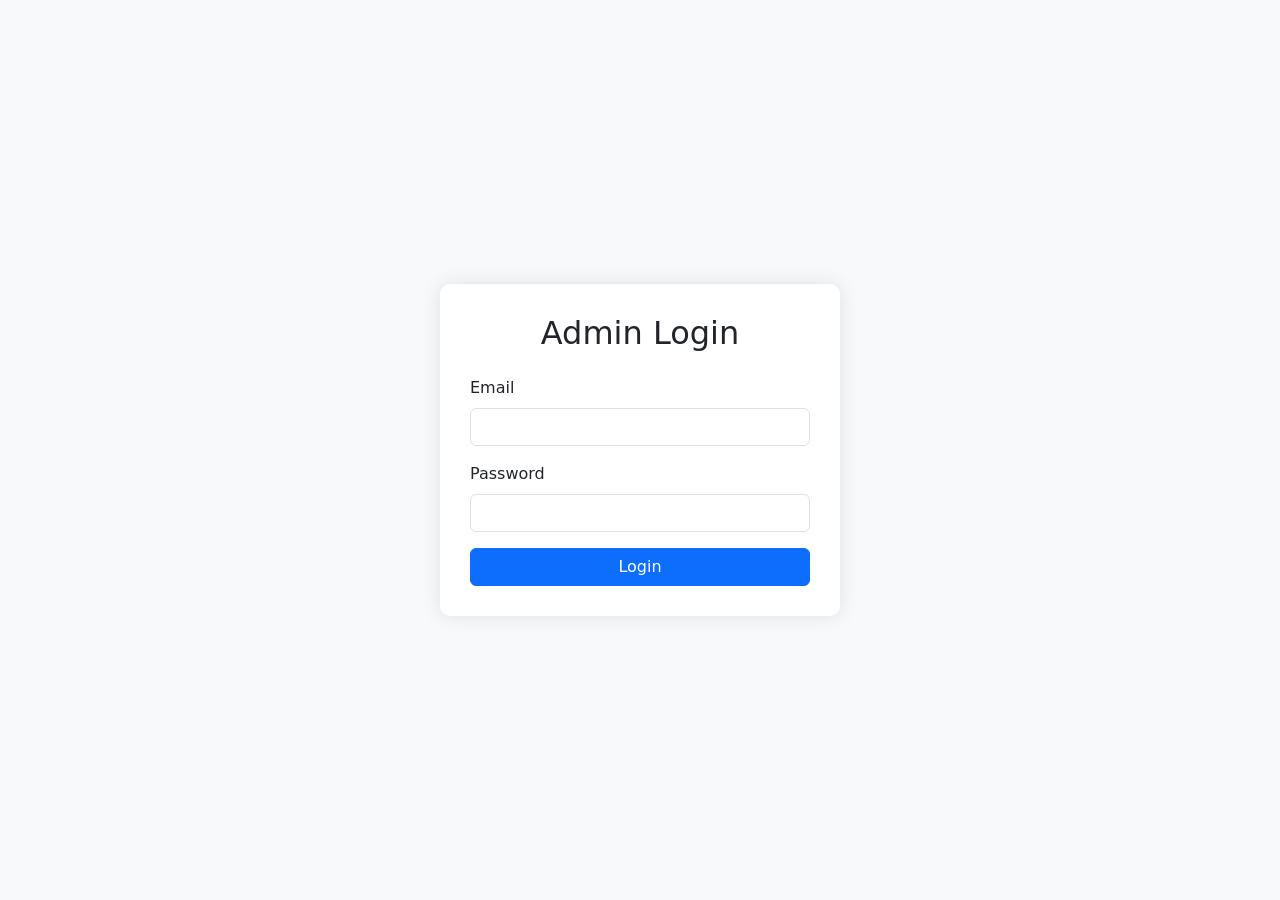
==== admin.html @ 8c71dc47 "Add files via upload" ====
<!DOCTYPE html>
<html lang="en">
<head>
    <meta charset="UTF-8">
    <meta name="viewport" content="width=device-width, initial-scale=1.0">
    <title>Admin Panel</title>
    <link href="https://cdn.jsdelivr.net/npm/bootstrap@5.3.0/dist/css/bootstrap.min.css" rel="stylesheet">
    <style>
        .order-card {
            transition: all 0.3s;
            margin-bottom: 15px;
        }
        .order-card:hover {
            box-shadow: 0 5px 15px rgba(0,0,0,0.1);
        }
        .accepted {
            border-left: 5px solid #28a745;
        }
        .rejected {
            border-left: 5px solid #dc3545;
        }
        .pending {
            border-left: 5px solid #ffc107;
        }
    </style>
</head>
<body>
    <div class="container-fluid">
        <div class="row">
            <div class="col-md-3 bg-dark text-white min-vh-100 p-4">
                <h2 class="text-center mb-4">Admin Panel</h2>
                <div class="mb-4">
                    <h5>Admin Controls</h5>
                    <button class="btn btn-outline-light w-100 mb-2" onclick="loadAllOrders()">All Orders</button>
                    <button class="btn btn-outline-success w-100 mb-2" onclick="loadOrdersByStatus('accepted')">Accepted Orders</button>
                    <button class="btn btn-outline-danger w-100 mb-2" onclick="loadOrdersByStatus('rejected')">Rejected Orders</button>
                    <button class="btn btn-outline-warning w-100 mb-2" onclick="loadOrdersByStatus('pending')">Pending Orders</button>
                </div>
                <div class="mt-5">
                    <button class="btn btn-danger w-100" onclick="logout()">Logout</button>
                </div>
            </div>
            <div class="col-md-9 p-4">
                <h3 id="section-title">All Orders</h3>
                <div id="orders-container" class="row">
                    <!-- Orders will be loaded here -->
                </div>
            </div>
        </div>
    </div>

    <script src="https://cdn.jsdelivr.net/npm/bootstrap@5.3.0/dist/js/bootstrap.bundle.min.js"></script>
    <script src="admin.js"></script>
</body>
</html>
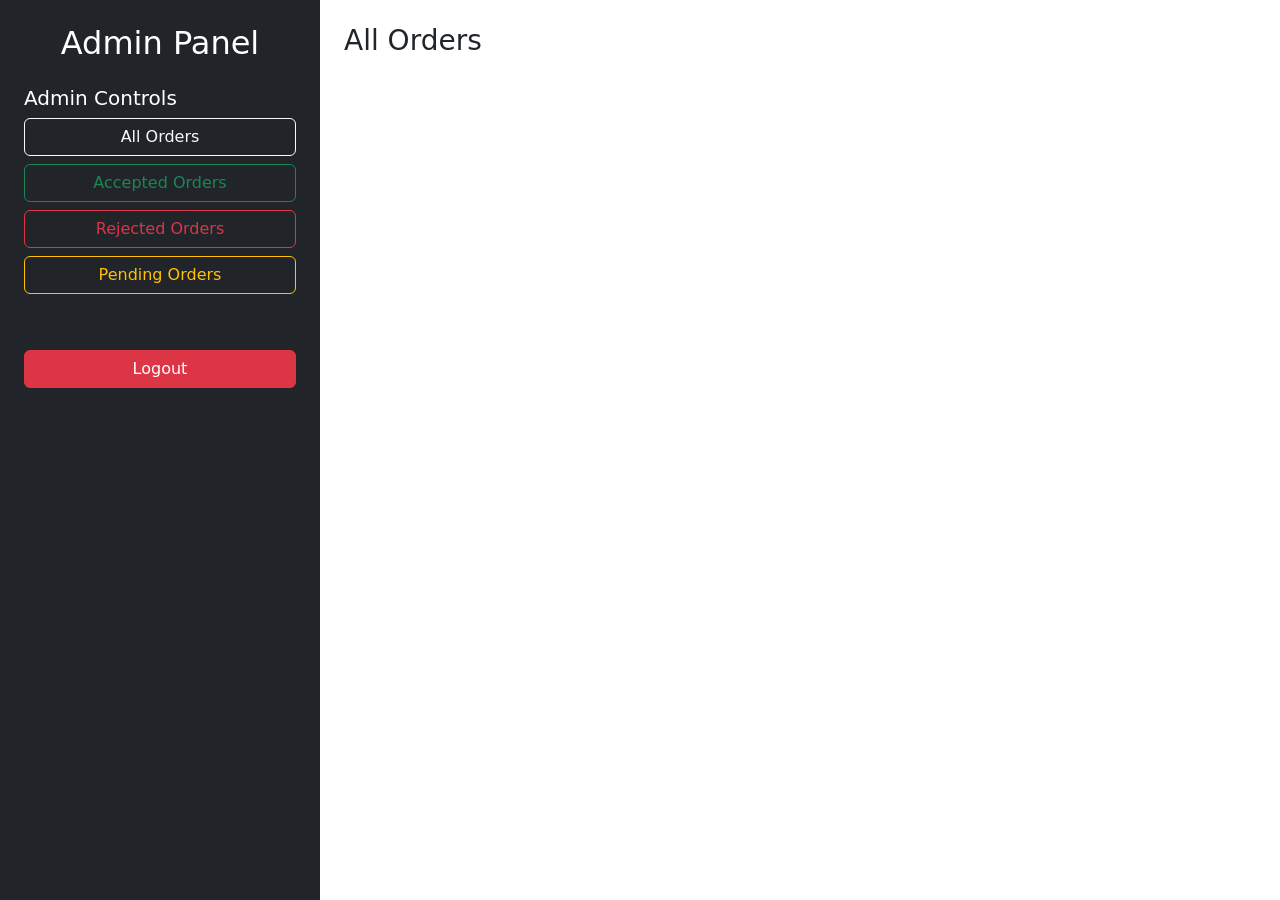
==== commit f7a4c340: "Update admin.html" ====
--- a/admin.html
+++ b/admin.html
@@ -37,7 +37,7 @@
                     <button class="btn btn-outline-warning w-100 mb-2" onclick="loadOrdersByStatus('pending')">Pending Orders</button>
                 </div>
                 <div class="mt-5">
-                    <button class="btn btn-danger w-100" onclick="logout()">Logout</button>
+                    <button id="logout-btn" class="btn btn-danger w-100">Logout</button>
                 </div>
             </div>
             <div class="col-md-9 p-4">
@@ -50,6 +50,63 @@
     </div>
 
     <script src="https://cdn.jsdelivr.net/npm/bootstrap@5.3.0/dist/js/bootstrap.bundle.min.js"></script>
-    <script src="admin.js"></script>
+    <script>
+        // Admin panel functionality
+        document.addEventListener('DOMContentLoaded', function() {
+            // Logout functionality
+            document.getElementById('logout-btn').addEventListener('click', function() {
+                if (confirm('Are you sure you want to logout?')) {
+                    // Clear authentication data
+                    localStorage.removeItem('adminToken');
+                    sessionStorage.removeItem('adminToken');
+                    
+                    // Clear cookies (if used)
+                    document.cookie = 'adminToken=; expires=Thu, 01 Jan 1970 00:00:00 UTC; path=/;';
+                    
+                    // Redirect to login page
+                    window.location.href = 'login.html';
+                }
+            });
+            
+            // Initial load of orders
+            loadAllOrders();
+        });
+
+        function loadAllOrders() {
+            document.getElementById('section-title').textContent = 'All Orders';
+            // Fetch and display all orders
+            fetchOrders(null);
+        }
+
+        function loadOrdersByStatus(status) {
+            const statusTitles = {
+                'accepted': 'Accepted Orders',
+                'rejected': 'Rejected Orders',
+                'pending': 'Pending Orders'
+            };
+            document.getElementById('section-title').textContent = statusTitles[status];
+            // Fetch and display orders by status
+            fetchOrders(status);
+        }
+
+        function fetchOrders(status) {
+            // This would be your actual API call to get orders
+            console.log(`Fetching orders with status: ${status || 'all'}`);
+            // Implement your actual fetch logic here
+            // Example:
+            /*
+            fetch(`/api/orders${status ? '?status=' + status : ''}`)
+                .then(response => response.json())
+                .then(data => displayOrders(data))
+                .catch(error => console.error('Error:', error));
+            */
+        }
+
+        function displayOrders(orders) {
+            const container = document.getElementById('orders-container');
+            container.innerHTML = '';
+            // Implement your order display logic here
+        }
+    </script>
 </body>
-</html>+</html>
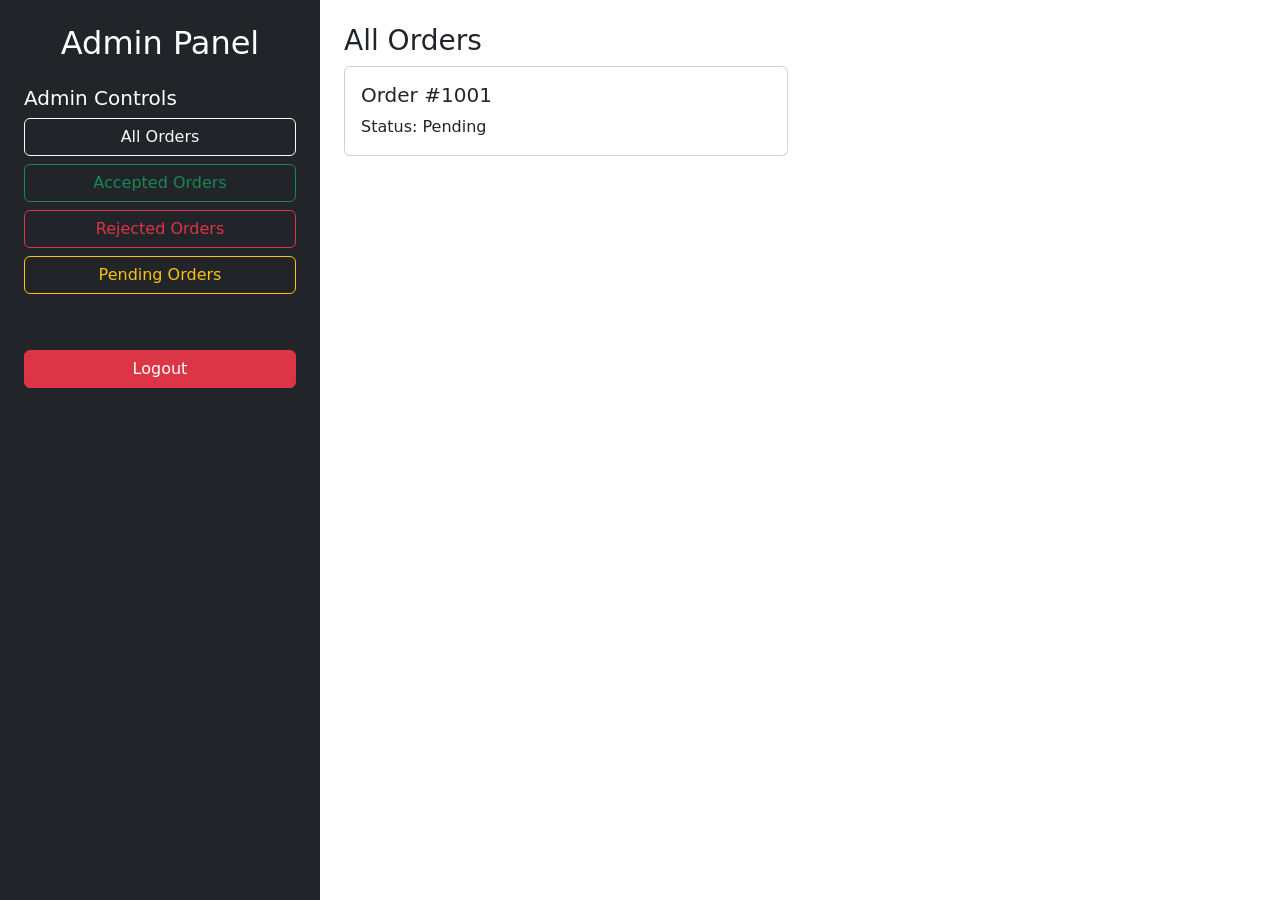
==== commit 9d0223c2: "Update admin.html" ====
--- a/admin.html
+++ b/admin.html
@@ -31,10 +31,10 @@
                 <h2 class="text-center mb-4">Admin Panel</h2>
                 <div class="mb-4">
                     <h5>Admin Controls</h5>
-                    <button class="btn btn-outline-light w-100 mb-2" onclick="loadAllOrders()">All Orders</button>
-                    <button class="btn btn-outline-success w-100 mb-2" onclick="loadOrdersByStatus('accepted')">Accepted Orders</button>
-                    <button class="btn btn-outline-danger w-100 mb-2" onclick="loadOrdersByStatus('rejected')">Rejected Orders</button>
-                    <button class="btn btn-outline-warning w-100 mb-2" onclick="loadOrdersByStatus('pending')">Pending Orders</button>
+                    <button class="btn btn-outline-light w-100 mb-2" id="all-orders-btn">All Orders</button>
+                    <button class="btn btn-outline-success w-100 mb-2" id="accepted-orders-btn">Accepted Orders</button>
+                    <button class="btn btn-outline-danger w-100 mb-2" id="rejected-orders-btn">Rejected Orders</button>
+                    <button class="btn btn-outline-warning w-100 mb-2" id="pending-orders-btn">Pending Orders</button>
                 </div>
                 <div class="mt-5">
                     <button id="logout-btn" class="btn btn-danger w-100">Logout</button>
@@ -44,6 +44,9 @@
                 <h3 id="section-title">All Orders</h3>
                 <div id="orders-container" class="row">
                     <!-- Orders will be loaded here -->
+                    <div class="col-12">
+                        <div class="alert alert-info">No orders found. Orders will appear here.</div>
+                    </div>
                 </div>
             </div>
         </div>
@@ -51,62 +54,113 @@
 
     <script src="https://cdn.jsdelivr.net/npm/bootstrap@5.3.0/dist/js/bootstrap.bundle.min.js"></script>
     <script>
-        // Admin panel functionality
+        // Debugging function to check authentication status
+        function checkAuth() {
+            console.log('Current authentication status:');
+            console.log('LocalStorage token:', localStorage.getItem('adminToken'));
+            console.log('SessionStorage token:', sessionStorage.getItem('adminToken'));
+            console.log('Cookies:', document.cookie);
+        }
+
+        // Enhanced logout function
+        function logout() {
+            console.log('Attempting to logout...');
+            checkAuth(); // Debug current auth state
+            
+            try {
+                // Clear all authentication data
+                localStorage.removeItem('adminToken');
+                sessionStorage.removeItem('adminToken');
+                
+                // Clear cookies more thoroughly
+                document.cookie = 'adminToken=; expires=Thu, 01 Jan 1970 00:00:00 UTC; path=/; domain=' + window.location.hostname + ';';
+                document.cookie = 'sessionId=; expires=Thu, 01 Jan 1970 00:00:00 UTC; path=/; domain=' + window.location.hostname + ';';
+                
+                console.log('Authentication data cleared. Redirecting...');
+                checkAuth(); // Verify clearance
+                
+                // Redirect to login page
+                window.location.href = 'login.html';
+                
+                // Fallback in case redirect fails
+                setTimeout(() => {
+                    window.location.href = 'login.html';
+                }, 1000);
+            } catch (error) {
+                console.error('Logout error:', error);
+                alert('Logout failed. Please try again or clear browser data manually.');
+            }
+        }
+
+        // Order management functions (simplified for demo)
+        function loadAllOrders() {
+            console.log('Loading all orders...');
+            document.getElementById('section-title').textContent = 'All Orders';
+            // Simulate API call
+            setTimeout(() => {
+                document.getElementById('orders-container').innerHTML = `
+                    <div class="col-md-6">
+                        <div class="card order-card">
+                            <div class="card-body">
+                                <h5 class="card-title">Order #1001</h5>
+                                <p class="card-text">Status: Pending</p>
+                            </div>
+                        </div>
+                    </div>
+                `;
+            }, 500);
+        }
+
+        function loadOrdersByStatus(status) {
+            console.log(`Loading ${status} orders...`);
+            const statusMap = {
+                'accepted': 'Accepted Orders',
+                'rejected': 'Rejected Orders', 
+                'pending': 'Pending Orders'
+            };
+            document.getElementById('section-title').textContent = statusMap[status];
+            // Simulate API call
+            setTimeout(() => {
+                document.getElementById('orders-container').innerHTML = `
+                    <div class="col-md-6">
+                        <div class="card order-card ${status}">
+                            <div class="card-body">
+                                <h5 class="card-title">Order #${Math.floor(Math.random()*9000)+1000}</h5>
+                                <p class="card-text">Status: ${status.charAt(0).toUpperCase() + status.slice(1)}</p>
+                            </div>
+                        </div>
+                    </div>
+                `;
+            }, 500);
+        }
+
+        // Event listeners
         document.addEventListener('DOMContentLoaded', function() {
-            // Logout functionality
-            document.getElementById('logout-btn').addEventListener('click', function() {
+            console.log('Admin panel loaded');
+            checkAuth();
+            
+            // Button event listeners
+            document.getElementById('logout-btn').addEventListener('click', function(e) {
+                e.preventDefault();
                 if (confirm('Are you sure you want to logout?')) {
-                    // Clear authentication data
-                    localStorage.removeItem('adminToken');
-                    sessionStorage.removeItem('adminToken');
-                    
-                    // Clear cookies (if used)
-                    document.cookie = 'adminToken=; expires=Thu, 01 Jan 1970 00:00:00 UTC; path=/;';
-                    
-                    // Redirect to login page
-                    window.location.href = 'login.html';
+                    logout();
                 }
             });
             
-            // Initial load of orders
+            document.getElementById('all-orders-btn').addEventListener('click', loadAllOrders);
+            document.getElementById('accepted-orders-btn').addEventListener('click', () => loadOrdersByStatus('accepted'));
+            document.getElementById('rejected-orders-btn').addEventListener('click', () => loadOrdersByStatus('rejected'));
+            document.getElementById('pending-orders-btn').addEventListener('click', () => loadOrdersByStatus('pending'));
+            
+            // Load initial data
             loadAllOrders();
         });
 
-        function loadAllOrders() {
-            document.getElementById('section-title').textContent = 'All Orders';
-            // Fetch and display all orders
-            fetchOrders(null);
-        }
-
-        function loadOrdersByStatus(status) {
-            const statusTitles = {
-                'accepted': 'Accepted Orders',
-                'rejected': 'Rejected Orders',
-                'pending': 'Pending Orders'
-            };
-            document.getElementById('section-title').textContent = statusTitles[status];
-            // Fetch and display orders by status
-            fetchOrders(status);
-        }
-
-        function fetchOrders(status) {
-            // This would be your actual API call to get orders
-            console.log(`Fetching orders with status: ${status || 'all'}`);
-            // Implement your actual fetch logic here
-            // Example:
-            /*
-            fetch(`/api/orders${status ? '?status=' + status : ''}`)
-                .then(response => response.json())
-                .then(data => displayOrders(data))
-                .catch(error => console.error('Error:', error));
-            */
-        }
-
-        function displayOrders(orders) {
-            const container = document.getElementById('orders-container');
-            container.innerHTML = '';
-            // Implement your order display logic here
-        }
+        // Error handling
+        window.addEventListener('error', function(e) {
+            console.error('Unhandled error:', e.error);
+            alert('An error occurred. Please check console for details.');
+        });
     </script>
 </body>
 </html>
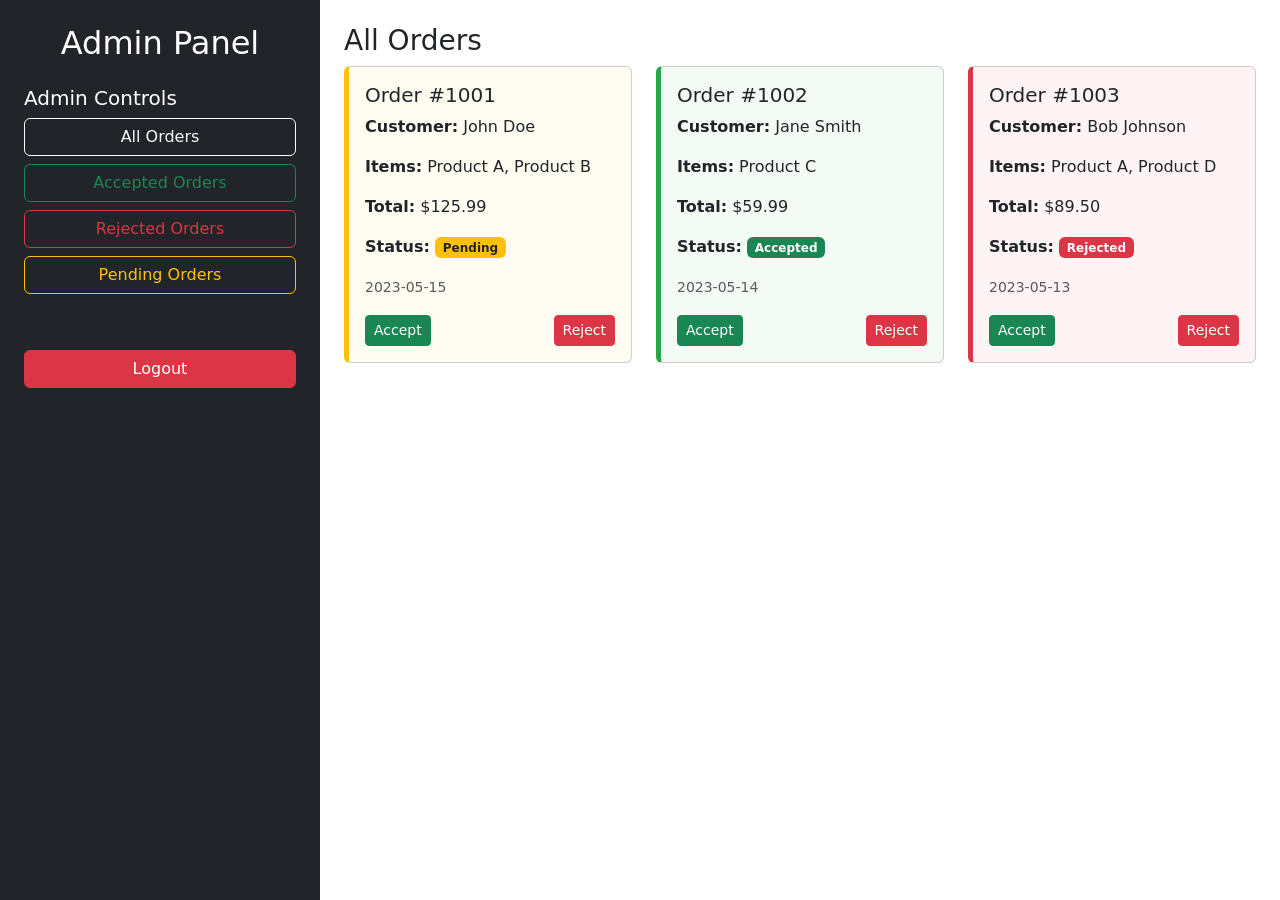
==== commit ca644348: "Update admin.html" ====
--- a/admin.html
+++ b/admin.html
@@ -15,12 +15,15 @@
         }
         .accepted {
             border-left: 5px solid #28a745;
+            background-color: rgba(40, 167, 69, 0.05);
         }
         .rejected {
             border-left: 5px solid #dc3545;
+            background-color: rgba(220, 53, 69, 0.05);
         }
         .pending {
             border-left: 5px solid #ffc107;
+            background-color: rgba(255, 193, 7, 0.05);
         }
     </style>
 </head>
@@ -44,9 +47,6 @@
                 <h3 id="section-title">All Orders</h3>
                 <div id="orders-container" class="row">
                     <!-- Orders will be loaded here -->
-                    <div class="col-12">
-                        <div class="alert alert-info">No orders found. Orders will appear here.</div>
-                    </div>
                 </div>
             </div>
         </div>
@@ -54,99 +54,154 @@
 
     <script src="https://cdn.jsdelivr.net/npm/bootstrap@5.3.0/dist/js/bootstrap.bundle.min.js"></script>
     <script>
-        // Debugging function to check authentication status
-        function checkAuth() {
-            console.log('Current authentication status:');
-            console.log('LocalStorage token:', localStorage.getItem('adminToken'));
-            console.log('SessionStorage token:', sessionStorage.getItem('adminToken'));
-            console.log('Cookies:', document.cookie);
-        }
-
-        // Enhanced logout function
-        function logout() {
-            console.log('Attempting to logout...');
-            checkAuth(); // Debug current auth state
-            
-            try {
-                // Clear all authentication data
-                localStorage.removeItem('adminToken');
-                sessionStorage.removeItem('adminToken');
-                
-                // Clear cookies more thoroughly
-                document.cookie = 'adminToken=; expires=Thu, 01 Jan 1970 00:00:00 UTC; path=/; domain=' + window.location.hostname + ';';
-                document.cookie = 'sessionId=; expires=Thu, 01 Jan 1970 00:00:00 UTC; path=/; domain=' + window.location.hostname + ';';
-                
-                console.log('Authentication data cleared. Redirecting...');
-                checkAuth(); // Verify clearance
-                
-                // Redirect to login page
-                window.location.href = 'login.html';
-                
-                // Fallback in case redirect fails
-                setTimeout(() => {
-                    window.location.href = 'login.html';
-                }, 1000);
-            } catch (error) {
-                console.error('Logout error:', error);
-                alert('Logout failed. Please try again or clear browser data manually.');
-            }
-        }
-
-        // Order management functions (simplified for demo)
-        function loadAllOrders() {
-            console.log('Loading all orders...');
-            document.getElementById('section-title').textContent = 'All Orders';
-            // Simulate API call
-            setTimeout(() => {
-                document.getElementById('orders-container').innerHTML = `
-                    <div class="col-md-6">
-                        <div class="card order-card">
-                            <div class="card-body">
-                                <h5 class="card-title">Order #1001</h5>
-                                <p class="card-text">Status: Pending</p>
+        // Sample data structure to store in localStorage
+        const sampleOrders = [
+            {
+                id: 1001,
+                customer: "John Doe",
+                items: ["Product A", "Product B"],
+                total: 125.99,
+                status: "pending",
+                date: "2023-05-15"
+            },
+            {
+                id: 1002,
+                customer: "Jane Smith",
+                items: ["Product C"],
+                total: 59.99,
+                status: "accepted",
+                date: "2023-05-14"
+            },
+            {
+                id: 1003,
+                customer: "Bob Johnson",
+                items: ["Product A", "Product D"],
+                total: 89.50,
+                status: "rejected",
+                date: "2023-05-13"
+            }
+        ];
+
+        // Initialize localStorage with sample data if empty
+        function initializeData() {
+            if (!localStorage.getItem('orders')) {
+                localStorage.setItem('orders', JSON.stringify(sampleOrders));
+                console.log('Sample orders data initialized in localStorage');
+            }
+        }
+
+        // Get orders from localStorage
+        function getOrders() {
+            const orders = localStorage.getItem('orders');
+            return orders ? JSON.parse(orders) : [];
+        }
+
+        // Display orders in the admin panel
+        function displayOrders(orders) {
+            const container = document.getElementById('orders-container');
+            
+            if (orders.length === 0) {
+                container.innerHTML = `
+                    <div class="col-12">
+                        <div class="alert alert-info">No orders found.</div>
+                    </div>
+                `;
+                return;
+            }
+
+            container.innerHTML = orders.map(order => `
+                <div class="col-md-6 col-lg-4">
+                    <div class="card order-card ${order.status}">
+                        <div class="card-body">
+                            <h5 class="card-title">Order #${order.id}</h5>
+                            <p class="card-text"><strong>Customer:</strong> ${order.customer}</p>
+                            <p class="card-text"><strong>Items:</strong> ${order.items.join(', ')}</p>
+                            <p class="card-text"><strong>Total:</strong> $${order.total.toFixed(2)}</p>
+                            <p class="card-text"><strong>Status:</strong> 
+                                <span class="badge ${getStatusBadgeClass(order.status)}">
+                                    ${order.status.charAt(0).toUpperCase() + order.status.slice(1)}
+                                </span>
+                            </p>
+                            <p class="card-text"><small class="text-muted">${order.date}</small></p>
+                            <div class="d-flex justify-content-between mt-2">
+                                <button class="btn btn-sm btn-success" onclick="updateOrderStatus(${order.id}, 'accepted')">
+                                    Accept
+                                </button>
+                                <button class="btn btn-sm btn-danger" onclick="updateOrderStatus(${order.id}, 'rejected')">
+                                    Reject
+                                </button>
                             </div>
                         </div>
                     </div>
-                `;
-            }, 500);
-        }
-
+                </div>
+            `).join('');
+        }
+
+        // Helper function for status badge classes
+        function getStatusBadgeClass(status) {
+            const classes = {
+                'accepted': 'bg-success',
+                'rejected': 'bg-danger',
+                'pending': 'bg-warning text-dark'
+            };
+            return classes[status] || 'bg-secondary';
+        }
+
+        // Update order status in localStorage
+        function updateOrderStatus(orderId, newStatus) {
+            const orders = getOrders();
+            const orderIndex = orders.findIndex(order => order.id === orderId);
+            
+            if (orderIndex !== -1) {
+                orders[orderIndex].status = newStatus;
+                localStorage.setItem('orders', JSON.stringify(orders));
+                
+                // Refresh the displayed orders
+                const currentFilter = document.getElementById('section-title').textContent;
+                if (currentFilter.includes('All')) {
+                    loadAllOrders();
+                } else {
+                    const status = currentFilter.split(' ')[0].toLowerCase();
+                    loadOrdersByStatus(status);
+                }
+            }
+        }
+
+        // Filter orders by status
         function loadOrdersByStatus(status) {
-            console.log(`Loading ${status} orders...`);
-            const statusMap = {
+            const statusTitles = {
                 'accepted': 'Accepted Orders',
                 'rejected': 'Rejected Orders', 
                 'pending': 'Pending Orders'
             };
-            document.getElementById('section-title').textContent = statusMap[status];
-            // Simulate API call
-            setTimeout(() => {
-                document.getElementById('orders-container').innerHTML = `
-                    <div class="col-md-6">
-                        <div class="card order-card ${status}">
-                            <div class="card-body">
-                                <h5 class="card-title">Order #${Math.floor(Math.random()*9000)+1000}</h5>
-                                <p class="card-text">Status: ${status.charAt(0).toUpperCase() + status.slice(1)}</p>
-                            </div>
-                        </div>
-                    </div>
-                `;
-            }, 500);
-        }
-
-        // Event listeners
+            document.getElementById('section-title').textContent = statusTitles[status];
+            
+            const orders = getOrders();
+            const filteredOrders = orders.filter(order => order.status === status);
+            displayOrders(filteredOrders);
+        }
+
+        // Load all orders
+        function loadAllOrders() {
+            document.getElementById('section-title').textContent = 'All Orders';
+            const orders = getOrders();
+            displayOrders(orders);
+        }
+
+        // Logout function
+        function logout() {
+            if (confirm('Are you sure you want to logout?')) {
+                localStorage.removeItem('adminToken');
+                window.location.href = 'login.html';
+            }
+        }
+
+        // Initialize the admin panel
         document.addEventListener('DOMContentLoaded', function() {
-            console.log('Admin panel loaded');
-            checkAuth();
-            
-            // Button event listeners
-            document.getElementById('logout-btn').addEventListener('click', function(e) {
-                e.preventDefault();
-                if (confirm('Are you sure you want to logout?')) {
-                    logout();
-                }
-            });
-            
+            initializeData();
+            
+            // Set up event listeners
+            document.getElementById('logout-btn').addEventListener('click', logout);
             document.getElementById('all-orders-btn').addEventListener('click', loadAllOrders);
             document.getElementById('accepted-orders-btn').addEventListener('click', () => loadOrdersByStatus('accepted'));
             document.getElementById('rejected-orders-btn').addEventListener('click', () => loadOrdersByStatus('rejected'));
@@ -155,12 +210,6 @@
             // Load initial data
             loadAllOrders();
         });
-
-        // Error handling
-        window.addEventListener('error', function(e) {
-            console.error('Unhandled error:', e.error);
-            alert('An error occurred. Please check console for details.');
-        });
     </script>
 </body>
 </html>
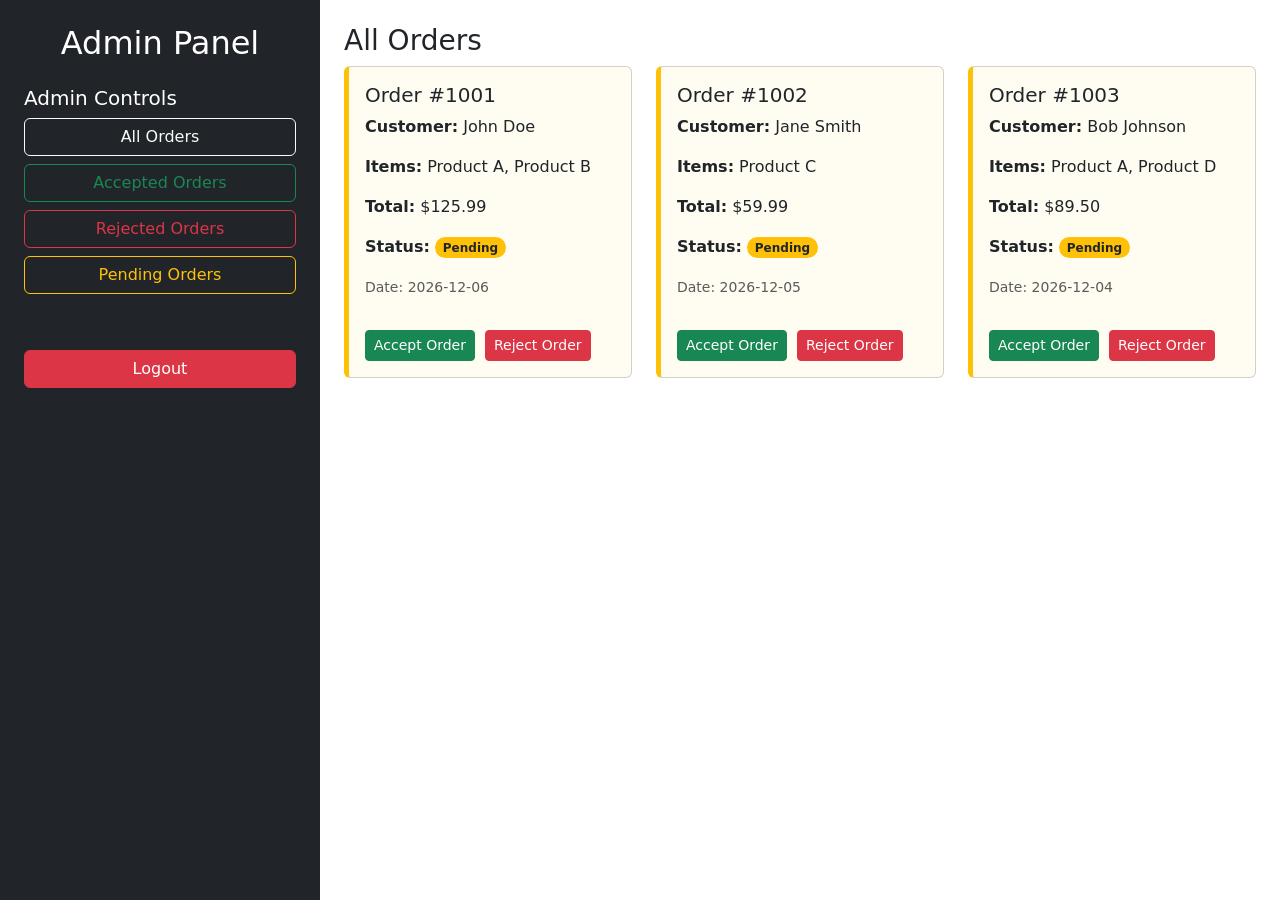
==== commit 0583b2ae: "Update admin.html" ====
--- a/admin.html
+++ b/admin.html
@@ -24,6 +24,15 @@
         .pending {
             border-left: 5px solid #ffc107;
             background-color: rgba(255, 193, 7, 0.05);
+        }
+        .status-badge {
+            font-size: 0.9rem;
+            padding: 5px 10px;
+        }
+        .action-buttons {
+            display: flex;
+            gap: 10px;
+            margin-top: 15px;
         }
     </style>
 </head>
@@ -54,83 +63,133 @@
 
     <script src="https://cdn.jsdelivr.net/npm/bootstrap@5.3.0/dist/js/bootstrap.bundle.min.js"></script>
     <script>
-        // Sample data structure to store in localStorage
-        const sampleOrders = [
-            {
-                id: 1001,
-                customer: "John Doe",
-                items: ["Product A", "Product B"],
-                total: 125.99,
-                status: "pending",
-                date: "2023-05-15"
-            },
-            {
-                id: 1002,
-                customer: "Jane Smith",
-                items: ["Product C"],
-                total: 59.99,
-                status: "accepted",
-                date: "2023-05-14"
-            },
-            {
-                id: 1003,
-                customer: "Bob Johnson",
-                items: ["Product A", "Product D"],
-                total: 89.50,
-                status: "rejected",
-                date: "2023-05-13"
-            }
-        ];
-
-        // Initialize localStorage with sample data if empty
+        // Initialize sample data if localStorage is empty
         function initializeData() {
             if (!localStorage.getItem('orders')) {
+                const sampleOrders = [
+                    {
+                        id: 1001,
+                        customer: "John Doe",
+                        items: ["Product A", "Product B"],
+                        total: 125.99,
+                        status: "pending",
+                        date: new Date().toISOString().split('T')[0]
+                    },
+                    {
+                        id: 1002,
+                        customer: "Jane Smith",
+                        items: ["Product C"],
+                        total: 59.99,
+                        status: "pending",
+                        date: new Date(Date.now() - 86400000).toISOString().split('T')[0]
+                    },
+                    {
+                        id: 1003,
+                        customer: "Bob Johnson",
+                        items: ["Product A", "Product D"],
+                        total: 89.50,
+                        status: "pending",
+                        date: new Date(Date.now() - 172800000).toISOString().split('T')[0]
+                    }
+                ];
                 localStorage.setItem('orders', JSON.stringify(sampleOrders));
-                console.log('Sample orders data initialized in localStorage');
-            }
-        }
-
-        // Get orders from localStorage
+                console.log('Initialized sample orders data');
+            }
+        }
+
+        // Get all orders from localStorage
         function getOrders() {
             const orders = localStorage.getItem('orders');
             return orders ? JSON.parse(orders) : [];
         }
 
-        // Display orders in the admin panel
+        // Update order status and refresh display
+        function updateOrderStatus(orderId, newStatus) {
+            const orders = getOrders();
+            const orderIndex = orders.findIndex(order => order.id === orderId);
+            
+            if (orderIndex !== -1) {
+                orders[orderIndex].status = newStatus;
+                localStorage.setItem('orders', JSON.stringify(orders));
+                refreshOrderDisplay();
+                showStatusAlert(`Order #${orderId} marked as ${newStatus}`, newStatus);
+            }
+        }
+
+        // Refresh the order display based on current filter
+        function refreshOrderDisplay() {
+            const currentFilter = document.getElementById('section-title').textContent;
+            
+            if (currentFilter === 'All Orders') {
+                loadAllOrders();
+            } else if (currentFilter === 'Pending Orders') {
+                loadOrdersByStatus('pending');
+            } else if (currentFilter === 'Accepted Orders') {
+                loadOrdersByStatus('accepted');
+            } else if (currentFilter === 'Rejected Orders') {
+                loadOrdersByStatus('rejected');
+            }
+        }
+
+        // Show status change alert
+        function showStatusAlert(message, status) {
+            const alertDiv = document.createElement('div');
+            alertDiv.className = `alert alert-${status === 'accepted' ? 'success' : 'danger'} alert-dismissible fade show`;
+            alertDiv.role = 'alert';
+            alertDiv.innerHTML = `
+                ${message}
+                <button type="button" class="btn-close" data-bs-dismiss="alert" aria-label="Close"></button>
+            `;
+            
+            const container = document.getElementById('orders-container');
+            container.parentNode.insertBefore(alertDiv, container);
+            
+            setTimeout(() => {
+                alertDiv.classList.remove('show');
+                setTimeout(() => alertDiv.remove(), 150);
+            }, 3000);
+        }
+
+        // Display orders in the UI
         function displayOrders(orders) {
             const container = document.getElementById('orders-container');
             
             if (orders.length === 0) {
                 container.innerHTML = `
                     <div class="col-12">
-                        <div class="alert alert-info">No orders found.</div>
+                        <div class="alert alert-info">No orders found matching the current filter.</div>
                     </div>
                 `;
                 return;
             }
 
             container.innerHTML = orders.map(order => `
-                <div class="col-md-6 col-lg-4">
-                    <div class="card order-card ${order.status}">
-                        <div class="card-body">
+                <div class="col-md-6 col-lg-4 mb-4">
+                    <div class="card order-card ${order.status} h-100">
+                        <div class="card-body d-flex flex-column">
                             <h5 class="card-title">Order #${order.id}</h5>
                             <p class="card-text"><strong>Customer:</strong> ${order.customer}</p>
                             <p class="card-text"><strong>Items:</strong> ${order.items.join(', ')}</p>
                             <p class="card-text"><strong>Total:</strong> $${order.total.toFixed(2)}</p>
                             <p class="card-text"><strong>Status:</strong> 
-                                <span class="badge ${getStatusBadgeClass(order.status)}">
+                                <span class="badge rounded-pill ${getStatusBadgeClass(order.status)}">
                                     ${order.status.charAt(0).toUpperCase() + order.status.slice(1)}
                                 </span>
                             </p>
-                            <p class="card-text"><small class="text-muted">${order.date}</small></p>
-                            <div class="d-flex justify-content-between mt-2">
-                                <button class="btn btn-sm btn-success" onclick="updateOrderStatus(${order.id}, 'accepted')">
-                                    Accept
+                            <p class="card-text"><small class="text-muted">Date: ${order.date}</small></p>
+                            
+                            ${order.status === 'pending' ? `
+                            <div class="action-buttons mt-auto">
+                                <button class="btn btn-success btn-sm" 
+                                    onclick="updateOrderStatus(${order.id}, 'accepted')">
+                                    Accept Order
                                 </button>
-                                <button class="btn btn-sm btn-danger" onclick="updateOrderStatus(${order.id}, 'rejected')">
-                                    Reject
+                                <button class="btn btn-danger btn-sm" 
+                                    onclick="updateOrderStatus(${order.id}, 'rejected')">
+                                    Reject Order
                                 </button>
                             </div>
+                            ` : ''}
                         </div>
                     </div>
                 </div>
@@ -147,26 +206,6 @@
             return classes[status] || 'bg-secondary';
         }
 
-        // Update order status in localStorage
-        function updateOrderStatus(orderId, newStatus) {
-            const orders = getOrders();
-            const orderIndex = orders.findIndex(order => order.id === orderId);
-            
-            if (orderIndex !== -1) {
-                orders[orderIndex].status = newStatus;
-                localStorage.setItem('orders', JSON.stringify(orders));
-                
-                // Refresh the displayed orders
-                const currentFilter = document.getElementById('section-title').textContent;
-                if (currentFilter.includes('All')) {
-                    loadAllOrders();
-                } else {
-                    const status = currentFilter.split(' ')[0].toLowerCase();
-                    loadOrdersByStatus(status);
-                }
-            }
-        }
-
         // Filter orders by status
         function loadOrdersByStatus(status) {
             const statusTitles = {
@@ -177,7 +216,7 @@
             document.getElementById('section-title').textContent = statusTitles[status];
             
             const orders = getOrders();
-            const filteredOrders = orders.filter(order => order.status === status);
+            const filteredOrders = status === 'all' ? orders : orders.filter(order => order.status === status);
             displayOrders(filteredOrders);
         }
 
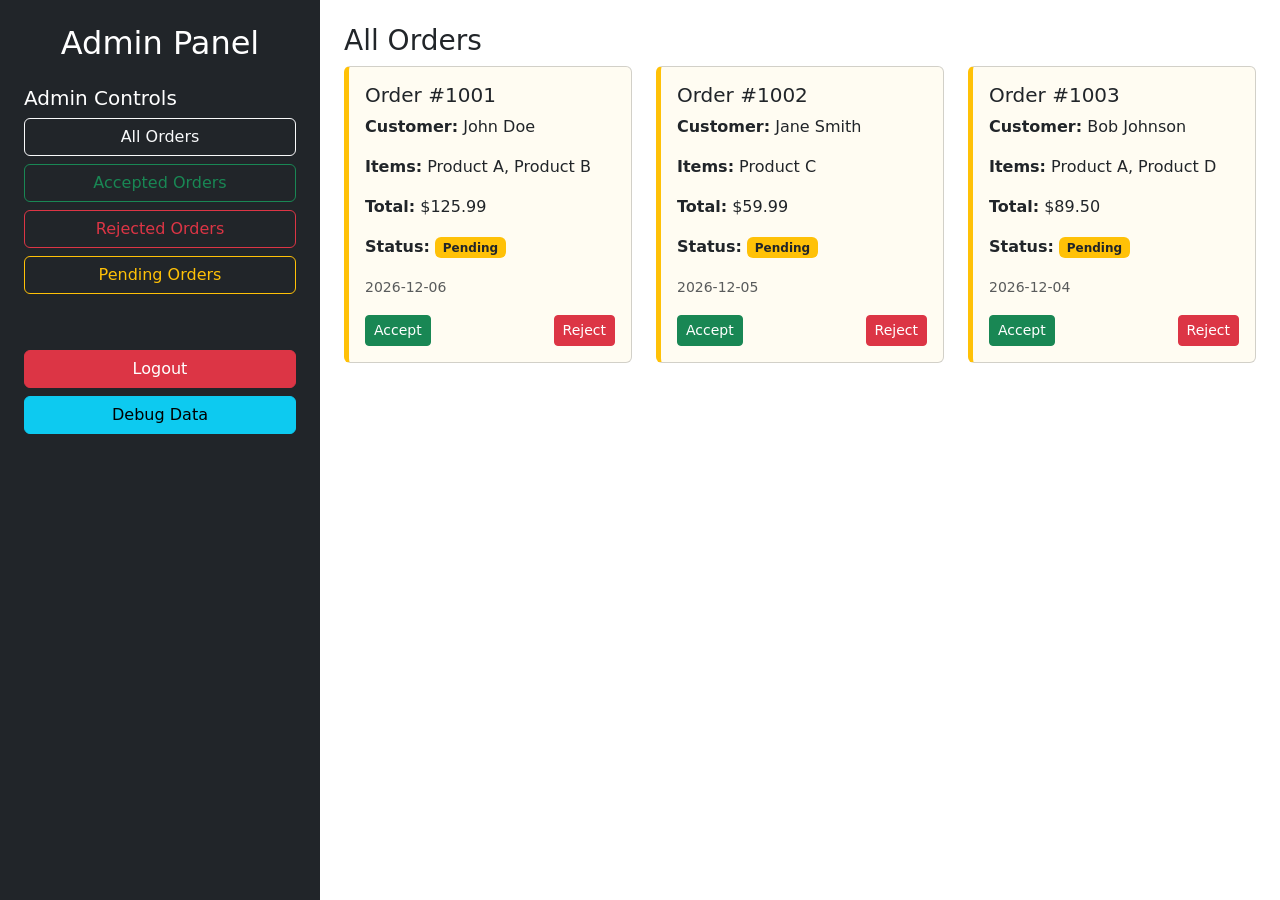
==== commit cbf72f59: "Update admin.html" ====
--- a/admin.html
+++ b/admin.html
@@ -24,15 +24,6 @@
         .pending {
             border-left: 5px solid #ffc107;
             background-color: rgba(255, 193, 7, 0.05);
-        }
-        .status-badge {
-            font-size: 0.9rem;
-            padding: 5px 10px;
-        }
-        .action-buttons {
-            display: flex;
-            gap: 10px;
-            margin-top: 15px;
         }
     </style>
 </head>
@@ -50,10 +41,12 @@
                 </div>
                 <div class="mt-5">
                     <button id="logout-btn" class="btn btn-danger w-100">Logout</button>
+                    <button id="debug-btn" class="btn btn-info w-100 mt-2">Debug Data</button>
                 </div>
             </div>
             <div class="col-md-9 p-4">
                 <h3 id="section-title">All Orders</h3>
+                <div id="debug-console" class="alert alert-secondary mb-3" style="display: none;"></div>
                 <div id="orders-container" class="row">
                     <!-- Orders will be loaded here -->
                 </div>
@@ -63,9 +56,33 @@
 
     <script src="https://cdn.jsdelivr.net/npm/bootstrap@5.3.0/dist/js/bootstrap.bundle.min.js"></script>
     <script>
-        // Initialize sample data if localStorage is empty
+        // Debugging function
+        function debugData() {
+            const debugConsole = document.getElementById('debug-console');
+            debugConsole.style.display = 'block';
+            
+            const orders = getOrders();
+            debugConsole.innerHTML = `
+                <h5>Debug Information</h5>
+                <p><strong>LocalStorage content:</strong> ${localStorage.getItem('orders') || 'Empty'}</p>
+                <p><strong>Parsed orders:</strong> ${JSON.stringify(orders)}</p>
+                <p><strong>Number of orders:</strong> ${orders.length}</p>
+                <button class="btn btn-sm btn-warning" onclick="resetSampleData()">Reset Sample Data</button>
+            `;
+        }
+
+        // Reset sample data
+        function resetSampleData() {
+            localStorage.removeItem('orders');
+            initializeData();
+            loadAllOrders();
+            debugData();
+            alert('Sample data has been reset!');
+        }
+
+        // Initialize data with sample orders if none exists
         function initializeData() {
-            if (!localStorage.getItem('orders')) {
+            if (!localStorage.getItem('orders') || localStorage.getItem('orders') === '[]') {
                 const sampleOrders = [
                     {
                         id: 1001,
@@ -93,100 +110,57 @@
                     }
                 ];
                 localStorage.setItem('orders', JSON.stringify(sampleOrders));
-                console.log('Initialized sample orders data');
-            }
-        }
-
-        // Get all orders from localStorage
+                console.log('Sample data initialized in localStorage');
+            }
+        }
+
+        // Get orders from localStorage
         function getOrders() {
-            const orders = localStorage.getItem('orders');
-            return orders ? JSON.parse(orders) : [];
-        }
-
-        // Update order status and refresh display
-        function updateOrderStatus(orderId, newStatus) {
-            const orders = getOrders();
-            const orderIndex = orders.findIndex(order => order.id === orderId);
-            
-            if (orderIndex !== -1) {
-                orders[orderIndex].status = newStatus;
-                localStorage.setItem('orders', JSON.stringify(orders));
-                refreshOrderDisplay();
-                showStatusAlert(`Order #${orderId} marked as ${newStatus}`, newStatus);
-            }
-        }
-
-        // Refresh the order display based on current filter
-        function refreshOrderDisplay() {
-            const currentFilter = document.getElementById('section-title').textContent;
-            
-            if (currentFilter === 'All Orders') {
-                loadAllOrders();
-            } else if (currentFilter === 'Pending Orders') {
-                loadOrdersByStatus('pending');
-            } else if (currentFilter === 'Accepted Orders') {
-                loadOrdersByStatus('accepted');
-            } else if (currentFilter === 'Rejected Orders') {
-                loadOrdersByStatus('rejected');
-            }
-        }
-
-        // Show status change alert
-        function showStatusAlert(message, status) {
-            const alertDiv = document.createElement('div');
-            alertDiv.className = `alert alert-${status === 'accepted' ? 'success' : 'danger'} alert-dismissible fade show`;
-            alertDiv.role = 'alert';
-            alertDiv.innerHTML = `
-                ${message}
-                <button type="button" class="btn-close" data-bs-dismiss="alert" aria-label="Close"></button>
-            `;
-            
-            const container = document.getElementById('orders-container');
-            container.parentNode.insertBefore(alertDiv, container);
-            
-            setTimeout(() => {
-                alertDiv.classList.remove('show');
-                setTimeout(() => alertDiv.remove(), 150);
-            }, 3000);
+            try {
+                const orders = localStorage.getItem('orders');
+                return orders ? JSON.parse(orders) : [];
+            } catch (e) {
+                console.error('Error parsing orders:', e);
+                return [];
+            }
         }
 
         // Display orders in the UI
         function displayOrders(orders) {
             const container = document.getElementById('orders-container');
             
-            if (orders.length === 0) {
+            if (!orders || orders.length === 0) {
                 container.innerHTML = `
                     <div class="col-12">
-                        <div class="alert alert-info">No orders found matching the current filter.</div>
+                        <div class="alert alert-info">No orders found.</div>
                     </div>
                 `;
                 return;
             }
 
             container.innerHTML = orders.map(order => `
-                <div class="col-md-6 col-lg-4 mb-4">
-                    <div class="card order-card ${order.status} h-100">
-                        <div class="card-body d-flex flex-column">
+                <div class="col-md-6 col-lg-4">
+                    <div class="card order-card ${order.status}">
+                        <div class="card-body">
                             <h5 class="card-title">Order #${order.id}</h5>
                             <p class="card-text"><strong>Customer:</strong> ${order.customer}</p>
                             <p class="card-text"><strong>Items:</strong> ${order.items.join(', ')}</p>
                             <p class="card-text"><strong>Total:</strong> $${order.total.toFixed(2)}</p>
                             <p class="card-text"><strong>Status:</strong> 
-                                <span class="badge rounded-pill ${getStatusBadgeClass(order.status)}">
+                                <span class="badge ${getStatusBadgeClass(order.status)}">
                                     ${order.status.charAt(0).toUpperCase() + order.status.slice(1)}
                                 </span>
                             </p>
-                            <p class="card-text"><small class="text-muted">Date: ${order.date}</small></p>
-                            
+                            <p class="card-text"><small class="text-muted">${order.date}</small></p>
                             ${order.status === 'pending' ? `
-                            <div class="action-buttons mt-auto">
-                                <button class="btn btn-success btn-sm" 
+                            <div class="d-flex justify-content-between mt-2">
+                                <button class="btn btn-sm btn-success" 
                                     onclick="updateOrderStatus(${order.id}, 'accepted')">
-                                    Accept Order
+                                    Accept
                                 </button>
-                                <button class="btn btn-danger btn-sm" 
+                                <button class="btn btn-sm btn-danger" 
                                     onclick="updateOrderStatus(${order.id}, 'rejected')">
-                                    Reject Order
+                                    Reject
                                 </button>
                             </div>
                             ` : ''}
@@ -194,6 +168,52 @@
                     </div>
                 </div>
             `).join('');
+        }
+
+        // Update order status
+        function updateOrderStatus(orderId, newStatus) {
+            const orders = getOrders();
+            const orderIndex = orders.findIndex(order => order.id === orderId);
+            
+            if (orderIndex !== -1) {
+                orders[orderIndex].status = newStatus;
+                try {
+                    localStorage.setItem('orders', JSON.stringify(orders));
+                    refreshOrderDisplay();
+                    showAlert(`Order #${orderId} has been ${newStatus}`, newStatus === 'accepted' ? 'success' : 'danger');
+                } catch (e) {
+                    console.error('Error saving to localStorage:', e);
+                    showAlert('Failed to update order status', 'danger');
+                }
+            }
+        }
+
+        // Refresh order display based on current filter
+        function refreshOrderDisplay() {
+            const currentFilter = document.getElementById('section-title').textContent;
+            switch(currentFilter) {
+                case 'Accepted Orders': loadOrdersByStatus('accepted'); break;
+                case 'Rejected Orders': loadOrdersByStatus('rejected'); break;
+                case 'Pending Orders': loadOrdersByStatus('pending'); break;
+                default: loadAllOrders();
+            }
+        }
+
+        // Show alert message
+        function showAlert(message, type) {
+            const alertDiv = document.createElement('div');
+            alertDiv.className = `alert alert-${type} alert-dismissible fade show`;
+            alertDiv.innerHTML = `
+                ${message}
+                <button type="button" class="btn-close" data-bs-dismiss="alert" aria-label="Close"></button>
+            `;
+            const container = document.getElementById('orders-container');
+            container.parentNode.insertBefore(alertDiv, container);
+            
+            setTimeout(() => {
+                alertDiv.classList.remove('show');
+                setTimeout(() => alertDiv.remove(), 150);
+            }, 3000);
         }
 
         // Helper function for status badge classes
@@ -216,7 +236,7 @@
             document.getElementById('section-title').textContent = statusTitles[status];
             
             const orders = getOrders();
-            const filteredOrders = status === 'all' ? orders : orders.filter(order => order.status === status);
+            const filteredOrders = orders.filter(order => order.status === status);
             displayOrders(filteredOrders);
         }
 
@@ -241,6 +261,7 @@
             
             // Set up event listeners
             document.getElementById('logout-btn').addEventListener('click', logout);
+            document.getElementById('debug-btn').addEventListener('click', debugData);
             document.getElementById('all-orders-btn').addEventListener('click', loadAllOrders);
             document.getElementById('accepted-orders-btn').addEventListener('click', () => loadOrdersByStatus('accepted'));
             document.getElementById('rejected-orders-btn').addEventListener('click', () => loadOrdersByStatus('rejected'));
